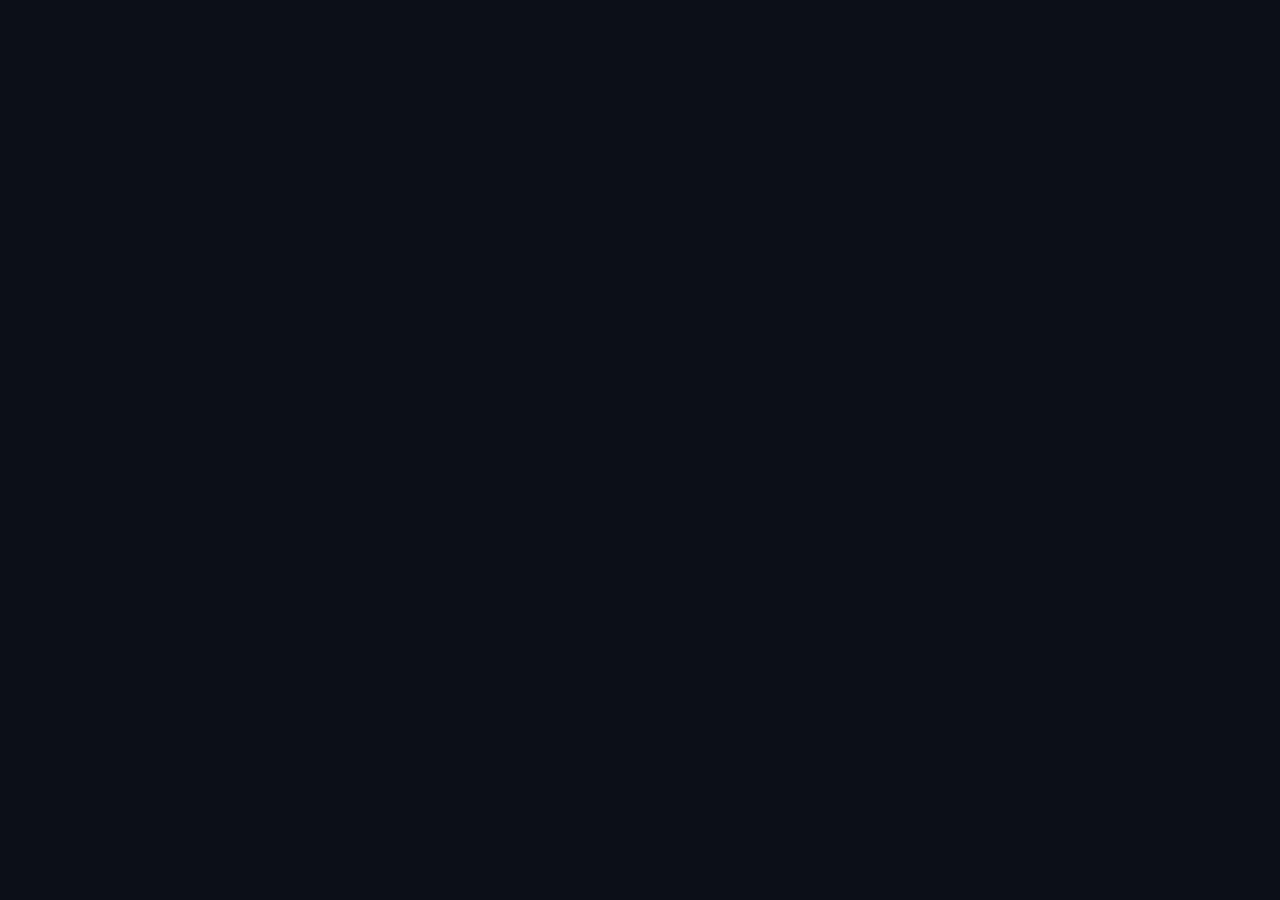
==== index.html @ ba454b27 "first commit" ====
<!DOCTYPE html>
<html lang="en">
  <head>
    <meta charset="UTF-8" />
    <meta http-equiv="X-UA-Compatible" content="IE=edge" />
    <meta name="viewport" content="width=device-width, initial-scale=1.0" />
    <link rel="stylesheet" href="./css/styles.css" />
    <title>Document</title>
  </head>
  <body></body>
</html>
---- css/styles.css ----
/* ------------------- */
/* Custom Properties   */
/* ------------------- */

:root {
  /* colors */
  --clr-dark: 230, 35%, 7%;
  --clr-accent: 231, 77%, 90%;
  --clr-white: 0, 0%, 100%;

  /* font-sizes*/
  --fs-900: 9.375rem;
  --fs-800: 6.25rem;
  --fs-700: 3.5rem;
  --fs-600: 2rem;
  --fs-500: 1.75rem;
  --fs-400: 1.125rem;
  --fs-300: 1rem;
  --fs-200: 0.875rem;

  /* font-families */
  --ff-serif: "Bellefair", serif;
  --ff-sans-cond: "Barlow Condensed", sans-serif;
  --ff-sans-normal: "Barlow", sans-serif;
}

/* ------------------- */
/* Reset               */
/* ------------------- */

/* Box sizing */

*,
*::before,
*::after {
  box-sizing: border-box;
}

/* Reset margins */

body,
h1,
h2,
h3,
h4,
h5,
p,
figure,
picture {
  margin: 0;
}

h1,
h2,
h3,
h4,
h5,
h6,
p {
  font-weight: 400;
}

/*  set up the body */
body {
  font-family: var(--ff-sans-normal);
  font-size: var(--fs-400);
  background-color: hsl(var(--clr-dark));
  color: hsl(var(--clr-white));
  line-height: 1.5;
  min-height: 100vh;
}

/* make images easier to work with */
img,
picture {
  max-width: 100%;
  display: block;
}

/* make form elements easire to work with */
input,
button,
textarea,
select {
  font: inherit;
}

/* remove animations for people who've turned them off */
@media (prefers-reduced-motion: reduce) {
  *,
  *::before,
  *::after {
    animation-duration: 0.01ms !important;
    animation-iteration-count: 1 !important;
    transition-duration: 0.01ms !important;
    scroll-behavior: auto !important;
  }
}

/* ------------------- */
/* Utility classes     */
/* ------------------- */

.flex {
  display: flex;
  gap: var(--gap, 1rem);
}

.flow > *:not(:first-child) {
  margin-top: var(--flow-space, 1rem);
  outline: 1px solid red;
}

.grid {
  display: grid;
  gap: var(--gap, 1rem);
}

/* Kevin's updated version of a container */
.container {
  padding-inline: 2em;
  margin-inline: auto;
  max-width: 80rem;
}

/* 
my version of a container utility class
.container {
  width: 90%;
  max-width: 1400px;
  margin: 0 auto;
} */

/* 

Screen reader only 
Give extra content for elements that would make since
to a person with vision
example: a button with no text
*/
.sr-only {
  position: absolute;
  width: 1px;
  height: 1px;
  padding: 0;
  margin: -1px;
  overflow: hidden;
  clip: rect(0, 0, 0, 0);
  white-space: nowrap; /* added line */
  border: 0;
}

/* colors */

.bg-dark {
  background-color: hsl(var(--clr-dark));
}

.bg-accent {
  background-color: hsl(var(--clr-accent));
}

.bg-white {
  background-color: hsl(var(--clr-white));
}

.text-dark {
  color: hsl(var(--clr-dark));
}

.text-accent {
  color: hsl(var(--clr-accent));
}

.text-white {
  color: hsl(var(--clr-white));
}

/* typography */

.ff-serif {
  font-family: var(--ff-serif);
}
.ff-sans-cond {
  font-family: var(--ff-sans-cond);
}
.ff-sans-normal {
  font-family: var(--ff-sans-normal);
}

.letter-spacing-1 {
  letter-spacing: 4.75px;
}
.letter-spacing-2 {
  letter-spacing: 2.7px;
}
.letter-spacing-3 {
  letter-spacing: 2.35px;
}

.uppercase {
  text-transform: uppercase;
}

.fs-900 {
  font-size: var(--fs-900);
}
.fs-800 {
  font-size: var(--fs-800);
}
.fs-700 {
  font-size: var(--fs-700);
}
.fs-600 {
  font-size: var(--fs-600);
}
.fs-500 {
  font-size: var(--fs-500);
}
.fs-400 {
  font-size: var(--fs-400);
}
.fs-300 {
  font-size: var(--fs-300);
}
.fs-200 {
  font-size: var(--fs-200);
}

.fs-900,
.fs-800,
.fs-700,
.fs-600 {
  line-height: 1.1;
}

.numbered-title {
  font-family: var(--ff-sans-cond);
  font-size: var(--fs-500);
  text-transform: uppercase;
  letter-spacing: 4.75px;
}

.numbered-title span {
  margin-right: 0.5em;
  font-weight: 700;
  color: hsl(var(--clr-white), 0.25);
}

/* ------------------- */
/* Components          */
/* ------------------- */

/* 
my version of styling the link visually into a button
.large-button {
  --length: 251px;

  display: flex;
  justify-content: center;
  align-items: center;
  padding: 1rem;
  border-radius: 50%;
  width: var(--length);
  height: var(--length);
  text-decoration: none;
} */

.column {
  flex-direction: column;
  align-items: center;
  justify-content: center;
}

.centered {
  display: flex;
  align-items: center;
  justify-content: center;
}

.large-button {
  position: relative;
  display: grid;
  place-items: center;
  padding: 0 2em;
  border-radius: 50%;
  aspect-ratio: 1; /* short hand for  1 / 1  width for width / height*/
  text-decoration: none;
  /* box-shadow: 0px 0px 0px 0px hsl(var(--clr-white), 0.2); */
  /* transition: all 200ms ease-in-out; */
}

.large-button::after {
  content: "";
  position: absolute;
  z-index: -1;
  width: 100%;
  height: 100%;
  border-radius: 50%;
  box-shadow: 0px 0px 0px 14px hsl(var(--clr-white), 0.2);
  opacity: 0;
  transition: all 200ms ease-in-out;
}
.large-button:hover::after {
  box-shadow: 0px 0px 2px 34px hsl(var(--clr-white), 0.2);
  opacity: 1;
}

.primary-navigation {
  --gap: 8rem;
  --underline-gap: 2rem;
  list-style: none;
  margin: 0;
  padding: 0;
}

.primary-navigation a {
  text-decoration: none;
}

.primary-navigation a > span {
  font-weight: 700;
  margin-right: 0.5rem;
}

.underline-indicators > * {
  cursor: pointer;
  padding: var(--underline-gap, 1rem) 0;
  border: 0;
}

.underline-indicators > .active,
.underline-indicators > [aria-selected="true"] {
  color: hsl(var(--clr-white), 1);
  box-shadow: 0px -5px 0px 0px hsl(var(--clr-white)) inset;
}

.underline-indicators > *:hover,
.underline-indicators > *:focus {
  box-shadow: 0px -5px 0px 0px hsl(var(--clr-white), 0.5) inset;
}

.tab-list {
  --gap: 2rem;
}

.dot-indicators > * {
  cursor: pointer;
  aspect-ratio: 1;
  border-radius: 50%;
  border: none;
  padding: 0.4em;
  background-color: hsl(var(--clr-white), 0.25);
}

.dot-indicators > *:hover,
.dot-indicators > *:focus {
  background-color: hsl(var(--clr-white), 0.5);
}

.dot-indicators > [aria-selected="true"] {
  background-color: hsl(var(--clr-white), 1);
}

.number-indicators > * {
  --length: 3em;
  aspect-ratio: 1;
  width: var(--length);
  height: var(--length);
  background-color: var(--clr-dark);
  color: var(--clr-white);
  border-radius: 50%;
  border: 1px solid hsl(var(--clr-white), 0.25);
}

.number-indicators > *:hover,
.number-indicators > *:focus {
  border-color: hsl(var(--clr-white), 1);
}

.number-indicators > [aria-selected="true"] {
  background-color: hsl(var(--clr-white), 1);
  color: hsl(var(--clr-dark));
}
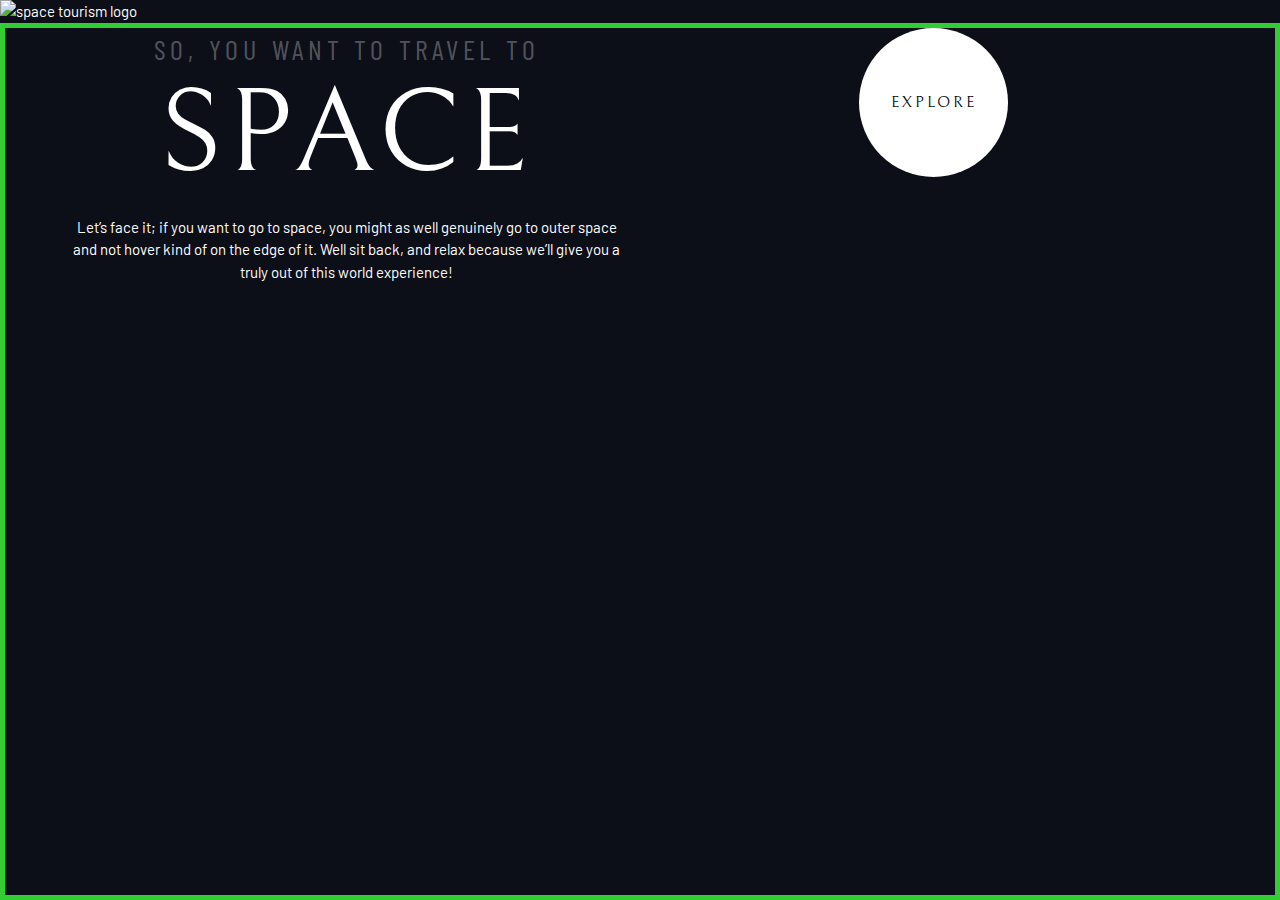
==== commit 434e338d: "add responsive typography and grid layout to homepage" ====
--- a/index.html
+++ b/index.html
@@ -5,7 +5,92 @@
     <meta http-equiv="X-UA-Compatible" content="IE=edge" />
     <meta name="viewport" content="width=device-width, initial-scale=1.0" />
     <link rel="stylesheet" href="./css/styles.css" />
-    <title>Document</title>
+
+    <!-- Google fonts -->
+    <link rel="preconnect" href="https://fonts.googleapis.com" />
+    <link rel="preconnect" href="https://fonts.gstatic.com" crossorigin />
+    <link
+      href="https://fonts.googleapis.com/css2?family=Barlow+Condensed:wght@400;700&family=Bellefair&family=Barlow:wght@400;700&display=swap"
+      rel="stylesheet"
+    />
+    <!-- Custom Styling -->
+    <link rel="stylesheet" href="./css/styles.css" />
+    <title>Space Tourism Website</title>
   </head>
-  <body></body>
+  <body class="home">
+    <header class="primary-header flex">
+      <div>
+        <img
+          src="./assests/shared/logo.svg"
+          alt="space tourism logo"
+          class="logo"
+        />
+      </div>
+      <!-- <nav>
+        <ul class="primary-navigation underline-indicators flex">
+          <li class="active">
+            <a
+              class="ff-sans-cond uppercase text-white letter-spacing-2"
+              href="#"
+              ><span>00 </span>Home
+            </a>
+          </li>
+          <li>
+            <a
+              class="ff-sans-cond uppercase text-white letter-spacing-2"
+              href="#"
+              ><span>01 </span>Destination
+            </a>
+          </li>
+          <li>
+            <a
+              class="ff-sans-cond uppercase text-white letter-spacing-2"
+              href="#"
+              ><span>02 </span>Crew
+            </a>
+          </li>
+          <li>
+            <a
+              class="ff-sans-cond uppercase text-white letter-spacing-2"
+              href="#"
+              ><span>03 </span>Technology
+            </a>
+          </li>
+        </ul>
+      </nav> -->
+    </header>
+
+    <main class="grid-container text-center">
+      <div class="flow" style="margin-bottom: 5rem">
+        <h1
+          class="text-accent fs-500 ff-sans-cond uppercase letter-spacing-1"
+          style="color: hsl(var(--clr-white), 0.3)"
+        >
+          So, you want to travel to
+          <span class="fs-900 ff-serif text-white d-block"> Space </span>
+        </h1>
+        <p>
+          Let’s face it; if you want to go to space, you might as well genuinely
+          go to outer space and not hover kind of on the edge of it. Well sit
+          back, and relax because we’ll give you a truly out of this world
+          experience!
+        </p>
+      </div>
+      <div>
+        <a
+          href="#"
+          class="
+            large-button
+            bg-white
+            uppercase
+            text-dark
+            fs-600
+            ff-serif
+            letter-spacing-2
+          "
+          >Explore</a
+        >
+      </div>
+    </main>
+  </body>
 </html>
--- a/css/styles.css
+++ b/css/styles.css
@@ -9,12 +9,12 @@
   --clr-white: 0, 0%, 100%;
 
   /* font-sizes*/
-  --fs-900: 9.375rem;
-  --fs-800: 6.25rem;
-  --fs-700: 3.5rem;
-  --fs-600: 2rem;
+  --fs-900: clamp(5rem, 8vw + 1rem, 9.375rem);
+  --fs-800: 3.5rem;
+  --fs-700: 1.5rem;
+  --fs-600: 1rem;
   --fs-500: 1.75rem;
-  --fs-400: 1.125rem;
+  --fs-400: 0.9375rem;
   --fs-300: 1rem;
   --fs-200: 0.875rem;
 
@@ -24,6 +24,25 @@
   --ff-sans-normal: "Barlow", sans-serif;
 }
 
+@media (min-width: 35em) {
+  ::root {
+    /* font-sizes */
+    --fs-800: 5rem;
+    --fs-700: 2.5rem;
+    --fs-600: 1.5rem;
+    --fs-400: 1rem;
+  }
+}
+
+@media (min-width: 45em) {
+  ::root {
+    /* font-sizes */
+    --fs-800: 6.25rem;
+    --fs-700: 3.5rem;
+    --fs-600: 2rem;
+    --fs-400: 1.125rem;
+  }
+}
 /* ------------------- */
 /* Reset               */
 /* ------------------- */
@@ -68,6 +87,9 @@
   color: hsl(var(--clr-white));
   line-height: 1.5;
   min-height: 100vh;
+
+  display: grid;
+  grid-template-rows: min-content 1fr;
 }
 
 /* make images easier to work with */
@@ -108,12 +130,16 @@
 
 .flow > *:not(:first-child) {
   margin-top: var(--flow-space, 1rem);
-  outline: 1px solid red;
+  /* outline: 1px solid red; */
 }
 
 .grid {
   display: grid;
   gap: var(--gap, 1rem);
+}
+
+.d-block {
+  display: block;
 }
 
 /* Kevin's updated version of a container */
@@ -121,6 +147,28 @@
   padding-inline: 2em;
   margin-inline: auto;
   max-width: 80rem;
+}
+
+.grid-container {
+  border: 5px solid limegreen;
+  display: grid;
+}
+
+@media (min-width: 45em) {
+  .grid-container {
+    grid-template-columns:
+      minmax(2rem, 1fr)
+      repeat(2, minmax(0, 40rem))
+      minmax(2rem, 1fr);
+    column-gap: var(--container-gap, 2rem);
+  }
+  .grid-container > *:first-child {
+    grid-column: 2;
+  }
+
+  .grid-container > *:last-child {
+    grid-column: 3;
+  }
 }
 
 /* 
@@ -202,6 +250,10 @@
   text-transform: uppercase;
 }
 
+.text-center {
+  text-align: center;
+}
+
 .fs-900 {
   font-size: var(--fs-900);
 }
@@ -280,7 +332,7 @@
 
 .large-button {
   position: relative;
-  display: grid;
+  display: inline-grid;
   place-items: center;
   padding: 0 2em;
   border-radius: 50%;
--- a/css/styles.css
+++ b/css/styles.css
@@ -9,12 +9,12 @@
   --clr-white: 0, 0%, 100%;
 
   /* font-sizes*/
-  --fs-900: 9.375rem;
-  --fs-800: 6.25rem;
-  --fs-700: 3.5rem;
-  --fs-600: 2rem;
+  --fs-900: clamp(5rem, 8vw + 1rem, 9.375rem);
+  --fs-800: 3.5rem;
+  --fs-700: 1.5rem;
+  --fs-600: 1rem;
   --fs-500: 1.75rem;
-  --fs-400: 1.125rem;
+  --fs-400: 0.9375rem;
   --fs-300: 1rem;
   --fs-200: 0.875rem;
 
@@ -24,6 +24,25 @@
   --ff-sans-normal: "Barlow", sans-serif;
 }
 
+@media (min-width: 35em) {
+  ::root {
+    /* font-sizes */
+    --fs-800: 5rem;
+    --fs-700: 2.5rem;
+    --fs-600: 1.5rem;
+    --fs-400: 1rem;
+  }
+}
+
+@media (min-width: 45em) {
+  ::root {
+    /* font-sizes */
+    --fs-800: 6.25rem;
+    --fs-700: 3.5rem;
+    --fs-600: 2rem;
+    --fs-400: 1.125rem;
+  }
+}
 /* ------------------- */
 /* Reset               */
 /* ------------------- */
@@ -68,6 +87,9 @@
   color: hsl(var(--clr-white));
   line-height: 1.5;
   min-height: 100vh;
+
+  display: grid;
+  grid-template-rows: min-content 1fr;
 }
 
 /* make images easier to work with */
@@ -108,12 +130,16 @@
 
 .flow > *:not(:first-child) {
   margin-top: var(--flow-space, 1rem);
-  outline: 1px solid red;
+  /* outline: 1px solid red; */
 }
 
 .grid {
   display: grid;
   gap: var(--gap, 1rem);
+}
+
+.d-block {
+  display: block;
 }
 
 /* Kevin's updated version of a container */
@@ -121,6 +147,28 @@
   padding-inline: 2em;
   margin-inline: auto;
   max-width: 80rem;
+}
+
+.grid-container {
+  border: 5px solid limegreen;
+  display: grid;
+}
+
+@media (min-width: 45em) {
+  .grid-container {
+    grid-template-columns:
+      minmax(2rem, 1fr)
+      repeat(2, minmax(0, 40rem))
+      minmax(2rem, 1fr);
+    column-gap: var(--container-gap, 2rem);
+  }
+  .grid-container > *:first-child {
+    grid-column: 2;
+  }
+
+  .grid-container > *:last-child {
+    grid-column: 3;
+  }
 }
 
 /* 
@@ -202,6 +250,10 @@
   text-transform: uppercase;
 }
 
+.text-center {
+  text-align: center;
+}
+
 .fs-900 {
   font-size: var(--fs-900);
 }
@@ -280,7 +332,7 @@
 
 .large-button {
   position: relative;
-  display: grid;
+  display: inline-grid;
   place-items: center;
   padding: 0 2em;
   border-radius: 50%;
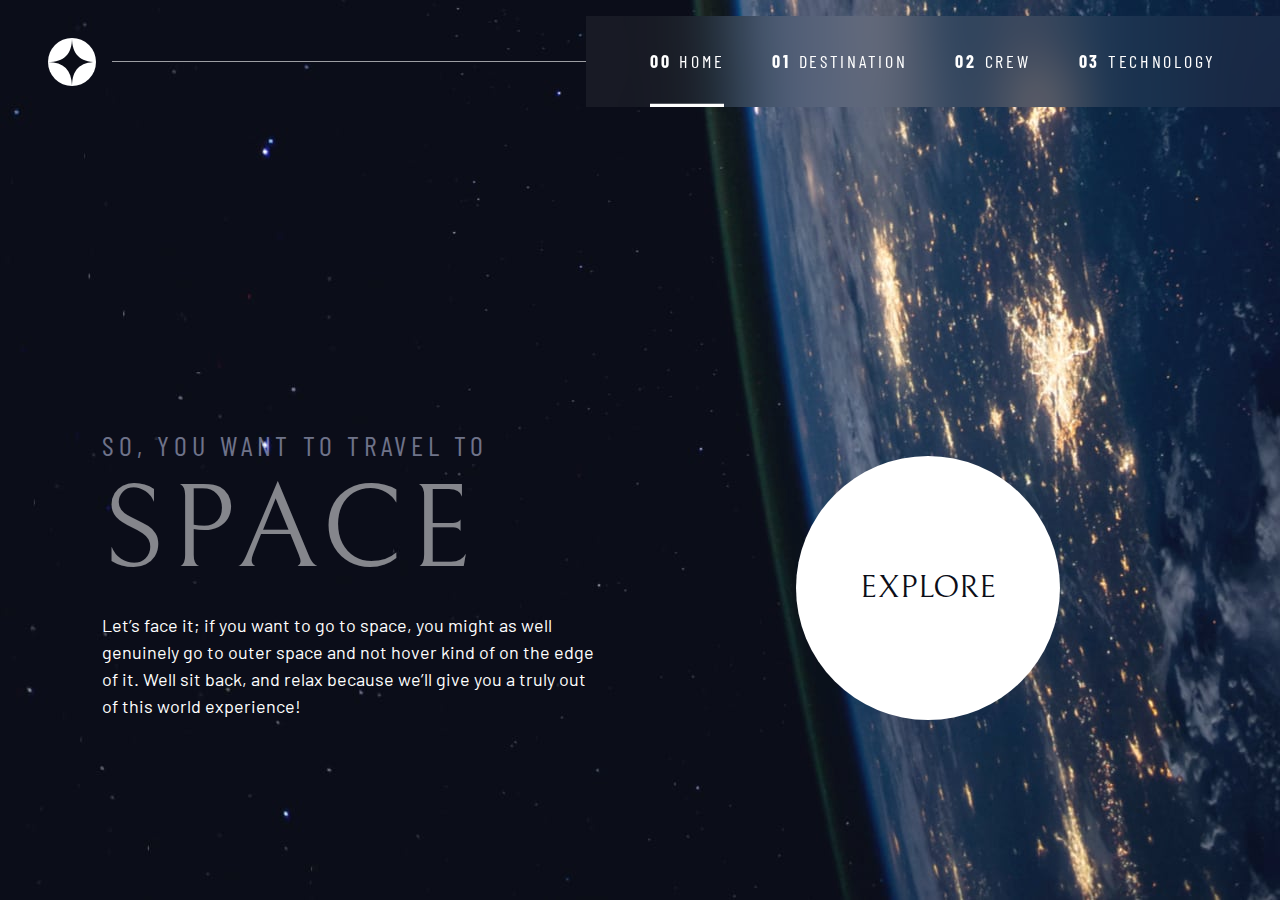
==== commit 8eda5398: "update links" ====
--- a/index.html
+++ b/index.html
@@ -18,53 +18,61 @@
     <title>Space Tourism Website</title>
   </head>
   <body class="home">
+    <a href="#main" class="skip-to-content">Skip to Content</a>
     <header class="primary-header flex">
       <div>
         <img
-          src="./assests/shared/logo.svg"
+          src="./assets/shared/logo.svg"
           alt="space tourism logo"
           class="logo"
         />
       </div>
-      <!-- <nav>
-        <ul class="primary-navigation underline-indicators flex">
+      <button class="mobile-nav-toggle" aria-controls="primary-navigation">
+        <span class="sr-only" aria-expanded="false">Menu</span>
+      </button>
+      <nav>
+        <ul
+          id="primary-navigation"
+          class="primary-navigation hide-navigation underline-indicators flex"
+          data-visible="false"
+        >
           <li class="active">
             <a
               class="ff-sans-cond uppercase text-white letter-spacing-2"
-              href="#"
-              ><span>00 </span>Home
+              href="index.html"
+              ><span aria-hidden="true">00</span>Home
+            </a>
+          </li>
+          <li>
+            <a
+              class="ff-sans-cond uppercase text-white letter-spacing-2"
+              href="destination.html"
+              ><span aria-hidden="true">01</span>Destination
+            </a>
+          </li>
+          <li>
+            <a
+              class="ff-sans-cond uppercase text-white letter-spacing-2"
+              href="crew.html"
+              ><span aria-hidden="true">02</span>Crew
             </a>
           </li>
           <li>
             <a
               class="ff-sans-cond uppercase text-white letter-spacing-2"
               href="#"
-              ><span>01 </span>Destination
-            </a>
-          </li>
-          <li>
-            <a
-              class="ff-sans-cond uppercase text-white letter-spacing-2"
-              href="#"
-              ><span>02 </span>Crew
-            </a>
-          </li>
-          <li>
-            <a
-              class="ff-sans-cond uppercase text-white letter-spacing-2"
-              href="#"
-              ><span>03 </span>Technology
+              ><span aria-hidden="true">03</span>Technology
             </a>
           </li>
         </ul>
-      </nav> -->
+      </nav>
     </header>
 
-    <main class="grid-container text-center">
-      <div class="flow" style="margin-bottom: 5rem">
+    <main id="main" class="grid-container grid-container--home">
+      <div class="flow">
         <h1
           class="text-accent fs-500 ff-sans-cond uppercase letter-spacing-1"
-          style="color: hsl(var(--clr-white), 0.3)"
+          style="opacity: 0.5"
         >
           So, you want to travel to
           <span class="fs-900 ff-serif text-white d-block"> Space </span>
@@ -78,19 +86,12 @@
       </div>
       <div>
         <a
-          href="#"
-          class="
-            large-button
-            bg-white
-            uppercase
-            text-dark
-            fs-600
-            ff-serif
-            letter-spacing-2
-          "
+          href="destination.html"
+          class="large-button bg-white uppercase text-dark ff-serif"
           >Explore</a
         >
       </div>
     </main>
+    <script src="index.js"></script>
   </body>
 </html>
--- a/css/styles.css
+++ b/css/styles.css
@@ -13,7 +13,7 @@
   --fs-800: 3.5rem;
   --fs-700: 1.5rem;
   --fs-600: 1rem;
-  --fs-500: 1.75rem;
+  --fs-500: 1rem;
   --fs-400: 0.9375rem;
   --fs-300: 1rem;
   --fs-200: 0.875rem;
@@ -25,21 +25,23 @@
 }
 
 @media (min-width: 35em) {
-  ::root {
+  :root {
     /* font-sizes */
     --fs-800: 5rem;
     --fs-700: 2.5rem;
     --fs-600: 1.5rem;
+    --fs-500: 1.25rem;
     --fs-400: 1rem;
   }
 }
 
 @media (min-width: 45em) {
-  ::root {
+  :root {
     /* font-sizes */
     --fs-800: 6.25rem;
     --fs-700: 3.5rem;
     --fs-600: 2rem;
+    --fs-500: 1.75rem;
     --fs-400: 1.125rem;
   }
 }
@@ -90,6 +92,8 @@
 
   display: grid;
   grid-template-rows: min-content 1fr;
+
+  overflow-x: hidden;
 }
 
 /* make images easier to work with */
@@ -132,6 +136,9 @@
   margin-top: var(--flow-space, 1rem);
   /* outline: 1px solid red; */
 }
+.flow--space-small {
+  --flow-space: 0.5rem;
+}
 
 .grid {
   display: grid;
@@ -147,28 +154,6 @@
   padding-inline: 2em;
   margin-inline: auto;
   max-width: 80rem;
-}
-
-.grid-container {
-  border: 5px solid limegreen;
-  display: grid;
-}
-
-@media (min-width: 45em) {
-  .grid-container {
-    grid-template-columns:
-      minmax(2rem, 1fr)
-      repeat(2, minmax(0, 40rem))
-      minmax(2rem, 1fr);
-    column-gap: var(--container-gap, 2rem);
-  }
-  .grid-container > *:first-child {
-    grid-column: 2;
-  }
-
-  .grid-container > *:last-child {
-    grid-column: 3;
-  }
 }
 
 /* 
@@ -299,6 +284,11 @@
   color: hsl(var(--clr-white), 0.25);
 }
 
+.hide,
+.hidden {
+  display: none;
+}
+
 /* ------------------- */
 /* Components          */
 /* ------------------- */
@@ -318,6 +308,20 @@
   text-decoration: none;
 } */
 
+.skip-to-content {
+  position: absolute;
+  text-decoration: none;
+  background: hsl(var(--clr-white));
+  color: hsl(var(--clr-dark));
+  padding: 0.5em 1em;
+  transform: translateY(-100%);
+  transition: transform 250ms ease-in-out;
+}
+
+.skip-to-content:focus {
+  transform: translateY(0);
+}
+
 .column {
   flex-direction: column;
   align-items: center;
@@ -331,6 +335,7 @@
 }
 
 .large-button {
+  font-size: 2rem;
   position: relative;
   display: inline-grid;
   place-items: center;
@@ -353,19 +358,36 @@
   opacity: 0;
   transition: all 200ms ease-in-out;
 }
-.large-button:hover::after {
+.large-button:hover::after,
+.large-button:focus::after {
   box-shadow: 0px 0px 2px 34px hsl(var(--clr-white), 0.2);
   opacity: 1;
 }
 
+/* primary-header */
+
+.primary-header {
+  align-items: center;
+  justify-content: space-between;
+}
+
+.logo {
+  margin: 1.5rem clamp(1.5rem, 5vw, 3rem);
+}
+
 .primary-navigation {
-  --gap: 8rem;
+  --gap: clamp(1.5rem, 5vw, 3rem);
   --underline-gap: 2rem;
+  background-color: hsl(var(--clr-dark), 0.65);
   list-style: none;
   margin: 0;
   padding: 0;
 }
 
+.mobile-nav-toggle {
+  display: none;
+}
+
 .primary-navigation a {
   text-decoration: none;
 }
@@ -373,23 +395,117 @@
 .primary-navigation a > span {
   font-weight: 700;
   margin-right: 0.5rem;
+}
+
+@supports (backdrop-filter: blur(2rem)) {
+  .primary-navigation {
+    background-color: hsl(var(--clr-white), 0.05);
+    backdrop-filter: blur(2rem);
+  }
+}
+
+@media (max-width: 35rem) {
+  .primary-navigation {
+    --underline-gap: 0.5rem;
+    position: fixed;
+    z-index: 1000;
+    inset: 0 0 0 30%;
+    list-style: none;
+    margin: 0;
+    padding: min(20rem, 15vh) 2rem;
+    flex-direction: column;
+    transform: translateX(100%);
+    transition: all 250ms ease-in;
+  }
+
+  .primary-navigation[data-visible="true"] {
+    transform: translateX(0%);
+  }
+
+  .mobile-nav-toggle {
+    display: block;
+    position: absolute;
+    z-index: 2000;
+    right: 1rem;
+    top: 2rem;
+    background-color: transparent;
+    background-image: url(../assets/shared/icon-hamburger.svg);
+    background-repeat: no-repeat;
+    width: 1.5rem;
+    aspect-ratio: 1;
+    border: 0;
+  }
+
+  .mobile-nav-toggle[aria-expanded="true"] {
+    background-image: url(../assets/shared/icon-close.svg);
+  }
+
+  .mobile-nav-toggle:focus-visible {
+    outline: 5px solid white;
+    outline-offset: 5px;
+  }
+
+  .primary-navigation.underline-indicators > .active,
+  .primary-navigation.underline-indicators > [aria-selected="true"] {
+    color: hsl(var(--clr-white), 1);
+    box-shadow: 0px 0px 0px 0px hsl(var(--clr-white)) inset;
+  }
+
+  .primary-navigation.underline-indicators > *:hover,
+  .primary-navigation.underline-indicators > *:focus {
+    box-shadow: 0px 0px 0px 0px hsl(var(--clr-white), 0.5) inset;
+  }
+}
+
+@media (min-width: 45em) {
+  .primary-navigation {
+    padding-inline: clamp(2.6rem, 5vw, 7rem);
+  }
+}
+
+@media (min-width: 35em) and (max-width: 44.999em) {
+  .primary-navigation a > span {
+    display: none;
+  }
+  .primary-navigation {
+    padding-inline: 3rem;
+  }
+}
+
+@media (min-width: 45em) {
+  .primary-header::after {
+    content: "";
+    display: block;
+    position: relative;
+    height: 1px;
+    width: 100%;
+    margin-right: -40px;
+    background: hsl(var(--clr-white), 0.6);
+  }
+  .primary-header nav {
+    order: 2;
+  }
+  .primary-navigation {
+    margin-block: 1rem;
+  }
 }
 
 .underline-indicators > * {
   cursor: pointer;
   padding: var(--underline-gap, 1rem) 0;
   border: 0;
+  background-color: transparent;
 }
 
 .underline-indicators > .active,
 .underline-indicators > [aria-selected="true"] {
   color: hsl(var(--clr-white), 1);
-  box-shadow: 0px -5px 0px 0px hsl(var(--clr-white)) inset;
+  box-shadow: 0px -0.2rem 0px 0px hsl(var(--clr-white)) inset;
 }
 
 .underline-indicators > *:hover,
 .underline-indicators > *:focus {
-  box-shadow: 0px -5px 0px 0px hsl(var(--clr-white), 0.5) inset;
+  box-shadow: 0px -0.2rem 0px 0px hsl(var(--clr-white), 0.5) inset;
 }
 
 .tab-list {
@@ -434,3 +550,218 @@
   background-color: hsl(var(--clr-white), 1);
   color: hsl(var(--clr-dark));
 }
+
+/* ------------------------- */
+/* Page specific background  */
+/* ------------------------- */
+
+body {
+  background-size: cover;
+  background-position: bottom center;
+}
+
+/* Home */
+.home {
+  background-image: url(../assets/home/background-home-mobile.jpg);
+}
+
+@media (min-width: 35em) {
+  .home {
+    background-position: center center;
+    background-image: url(../assets/home/background-home-tablet.jpg);
+  }
+}
+@media (min-width: 45em) {
+  .home {
+    background-image: url(../assets/home/background-home-desktop.jpg);
+  }
+}
+
+/* Destination */
+.destination {
+  background-image: url(../assets/destination/background-destination-mobile.jpg);
+}
+@media (min-width: 35em) {
+  .destination {
+    background-position: center center;
+    background-image: url(../assets/destination/background-destination-tablet.jpg);
+  }
+}
+@media (min-width: 45em) {
+  .destination {
+    background-image: url(../assets/destination/background-destination-desktop.jpg);
+  }
+}
+
+/* Crew */
+.crew {
+  background-image: url(../assets/crew/background-crew-mobile.jpg);
+}
+@media (min-width: 35em) {
+  .crew {
+    background-position: center center;
+    background-image: url(../assets/crew/background-crew-tablet.jpg);
+  }
+}
+@media (min-width: 45em) {
+  .crew {
+    background-image: url(../assets/crew/background-crew-desktop.jpg);
+  }
+}
+
+/* --------- */
+/* Layout    */
+/* --------- */
+
+.grid-container {
+  display: grid;
+  text-align: center;
+  place-items: center;
+  padding-inline: 1rem;
+  padding-bottom: 3rem;
+}
+
+.grid-container p:not([class]) {
+  max-width: 50ch;
+}
+
+.numbered-title {
+  grid-area: title;
+}
+
+/* destination  */
+
+.grid-container--destination {
+  --flow-space: 2rem;
+  grid-template-areas:
+    "title"
+    "image"
+    "tabs"
+    "content";
+}
+
+.grid-container--destination > picture {
+  grid-area: image;
+  max-width: 60%;
+}
+
+.grid-container--destination > .tab-list {
+  grid-area: tabs;
+}
+
+.grid-container--destination > .destination-info {
+  grid-area: content;
+}
+
+.destination-meta {
+  flex-direction: column;
+  border-top: 1px solid hsl(var(--clr-white), 0.2);
+  margin-top: 2.5rem;
+  padding-top: 2.5rem;
+}
+
+.destination-meta p {
+  font-size: 1.75rem;
+}
+
+/* Crew */
+
+.grid-container--crew {
+  --flow-space: 3rem;
+  grid-template-areas:
+    "title"
+    "image"
+    "dots"
+    "content";
+}
+
+.grid-container--crew > picture {
+  grid-area: image;
+  max-width: 80%;
+  border-bottom: 1px solid hsl(var(--clr-white), 0.2);
+}
+
+.grid-container--crew > .dot-indicators {
+  grid-area: dots;
+}
+
+.grid-container--crew > .crew-info {
+  grid-area: content;
+}
+
+.crew-info h2 {
+  opacity: 0.5;
+}
+
+@media (min-width: 35em) and (max-width: 44.999em) {
+  .grid-container--crew {
+    grid-template-areas:
+      "title"
+      "content"
+      "dots"
+      "image";
+  }
+}
+
+@media (min-width: 35em) {
+  .numbered-title {
+    justify-self: start;
+    margin-top: 2rem;
+  }
+
+  .destination-meta {
+    --gap: 7rem;
+    flex-direction: row;
+    justify-content: center;
+  }
+}
+
+@media (min-width: 45em) {
+  .grid-container {
+    grid-template-columns:
+      minmax(2rem, 1fr)
+      repeat(2, minmax(0, 40rem))
+      minmax(2rem, 1fr);
+    column-gap: var(--container-gap, 2rem);
+    text-align: left;
+  }
+  .grid-container--home > *:first-child {
+    grid-column: 2;
+    /* outline: 1px solid red; */
+  }
+
+  .grid-container--home > *:last-child {
+    grid-column: 3;
+    /* outline: 1px solid yellow; */
+  }
+
+  .grid-container--home {
+    padding-bottom: max(6rem, 20vh);
+    align-items: end;
+  }
+
+  .grid-container--destination {
+    justify-items: start;
+    grid-template-areas:
+      ". title title ."
+      ". image tabs ."
+      ". image content .";
+  }
+
+  .destination-meta {
+    --gap: min(6vw, 6rem);
+    justify-content: flex-start;
+  }
+
+  .grid-container--destination > picture {
+    max-width: 90%;
+  }
+
+  .grid-container--crew {
+    justify-items: start;
+    grid-template-areas:
+      ". title title ."
+      ". content image ."
+      ". dots image .";
+  }
+}
--- a/css/styles.css
+++ b/css/styles.css
@@ -13,7 +13,7 @@
   --fs-800: 3.5rem;
   --fs-700: 1.5rem;
   --fs-600: 1rem;
-  --fs-500: 1.75rem;
+  --fs-500: 1rem;
   --fs-400: 0.9375rem;
   --fs-300: 1rem;
   --fs-200: 0.875rem;
@@ -25,21 +25,23 @@
 }
 
 @media (min-width: 35em) {
-  ::root {
+  :root {
     /* font-sizes */
     --fs-800: 5rem;
     --fs-700: 2.5rem;
     --fs-600: 1.5rem;
+    --fs-500: 1.25rem;
     --fs-400: 1rem;
   }
 }
 
 @media (min-width: 45em) {
-  ::root {
+  :root {
     /* font-sizes */
     --fs-800: 6.25rem;
     --fs-700: 3.5rem;
     --fs-600: 2rem;
+    --fs-500: 1.75rem;
     --fs-400: 1.125rem;
   }
 }
@@ -90,6 +92,8 @@
 
   display: grid;
   grid-template-rows: min-content 1fr;
+
+  overflow-x: hidden;
 }
 
 /* make images easier to work with */
@@ -132,6 +136,9 @@
   margin-top: var(--flow-space, 1rem);
   /* outline: 1px solid red; */
 }
+.flow--space-small {
+  --flow-space: 0.5rem;
+}
 
 .grid {
   display: grid;
@@ -147,28 +154,6 @@
   padding-inline: 2em;
   margin-inline: auto;
   max-width: 80rem;
-}
-
-.grid-container {
-  border: 5px solid limegreen;
-  display: grid;
-}
-
-@media (min-width: 45em) {
-  .grid-container {
-    grid-template-columns:
-      minmax(2rem, 1fr)
-      repeat(2, minmax(0, 40rem))
-      minmax(2rem, 1fr);
-    column-gap: var(--container-gap, 2rem);
-  }
-  .grid-container > *:first-child {
-    grid-column: 2;
-  }
-
-  .grid-container > *:last-child {
-    grid-column: 3;
-  }
 }
 
 /* 
@@ -299,6 +284,11 @@
   color: hsl(var(--clr-white), 0.25);
 }
 
+.hide,
+.hidden {
+  display: none;
+}
+
 /* ------------------- */
 /* Components          */
 /* ------------------- */
@@ -318,6 +308,20 @@
   text-decoration: none;
 } */
 
+.skip-to-content {
+  position: absolute;
+  text-decoration: none;
+  background: hsl(var(--clr-white));
+  color: hsl(var(--clr-dark));
+  padding: 0.5em 1em;
+  transform: translateY(-100%);
+  transition: transform 250ms ease-in-out;
+}
+
+.skip-to-content:focus {
+  transform: translateY(0);
+}
+
 .column {
   flex-direction: column;
   align-items: center;
@@ -331,6 +335,7 @@
 }
 
 .large-button {
+  font-size: 2rem;
   position: relative;
   display: inline-grid;
   place-items: center;
@@ -353,19 +358,36 @@
   opacity: 0;
   transition: all 200ms ease-in-out;
 }
-.large-button:hover::after {
+.large-button:hover::after,
+.large-button:focus::after {
   box-shadow: 0px 0px 2px 34px hsl(var(--clr-white), 0.2);
   opacity: 1;
 }
 
+/* primary-header */
+
+.primary-header {
+  align-items: center;
+  justify-content: space-between;
+}
+
+.logo {
+  margin: 1.5rem clamp(1.5rem, 5vw, 3rem);
+}
+
 .primary-navigation {
-  --gap: 8rem;
+  --gap: clamp(1.5rem, 5vw, 3rem);
   --underline-gap: 2rem;
+  background-color: hsl(var(--clr-dark), 0.65);
   list-style: none;
   margin: 0;
   padding: 0;
 }
 
+.mobile-nav-toggle {
+  display: none;
+}
+
 .primary-navigation a {
   text-decoration: none;
 }
@@ -373,23 +395,117 @@
 .primary-navigation a > span {
   font-weight: 700;
   margin-right: 0.5rem;
+}
+
+@supports (backdrop-filter: blur(2rem)) {
+  .primary-navigation {
+    background-color: hsl(var(--clr-white), 0.05);
+    backdrop-filter: blur(2rem);
+  }
+}
+
+@media (max-width: 35rem) {
+  .primary-navigation {
+    --underline-gap: 0.5rem;
+    position: fixed;
+    z-index: 1000;
+    inset: 0 0 0 30%;
+    list-style: none;
+    margin: 0;
+    padding: min(20rem, 15vh) 2rem;
+    flex-direction: column;
+    transform: translateX(100%);
+    transition: all 250ms ease-in;
+  }
+
+  .primary-navigation[data-visible="true"] {
+    transform: translateX(0%);
+  }
+
+  .mobile-nav-toggle {
+    display: block;
+    position: absolute;
+    z-index: 2000;
+    right: 1rem;
+    top: 2rem;
+    background-color: transparent;
+    background-image: url(../assets/shared/icon-hamburger.svg);
+    background-repeat: no-repeat;
+    width: 1.5rem;
+    aspect-ratio: 1;
+    border: 0;
+  }
+
+  .mobile-nav-toggle[aria-expanded="true"] {
+    background-image: url(../assets/shared/icon-close.svg);
+  }
+
+  .mobile-nav-toggle:focus-visible {
+    outline: 5px solid white;
+    outline-offset: 5px;
+  }
+
+  .primary-navigation.underline-indicators > .active,
+  .primary-navigation.underline-indicators > [aria-selected="true"] {
+    color: hsl(var(--clr-white), 1);
+    box-shadow: 0px 0px 0px 0px hsl(var(--clr-white)) inset;
+  }
+
+  .primary-navigation.underline-indicators > *:hover,
+  .primary-navigation.underline-indicators > *:focus {
+    box-shadow: 0px 0px 0px 0px hsl(var(--clr-white), 0.5) inset;
+  }
+}
+
+@media (min-width: 45em) {
+  .primary-navigation {
+    padding-inline: clamp(2.6rem, 5vw, 7rem);
+  }
+}
+
+@media (min-width: 35em) and (max-width: 44.999em) {
+  .primary-navigation a > span {
+    display: none;
+  }
+  .primary-navigation {
+    padding-inline: 3rem;
+  }
+}
+
+@media (min-width: 45em) {
+  .primary-header::after {
+    content: "";
+    display: block;
+    position: relative;
+    height: 1px;
+    width: 100%;
+    margin-right: -40px;
+    background: hsl(var(--clr-white), 0.6);
+  }
+  .primary-header nav {
+    order: 2;
+  }
+  .primary-navigation {
+    margin-block: 1rem;
+  }
 }
 
 .underline-indicators > * {
   cursor: pointer;
   padding: var(--underline-gap, 1rem) 0;
   border: 0;
+  background-color: transparent;
 }
 
 .underline-indicators > .active,
 .underline-indicators > [aria-selected="true"] {
   color: hsl(var(--clr-white), 1);
-  box-shadow: 0px -5px 0px 0px hsl(var(--clr-white)) inset;
+  box-shadow: 0px -0.2rem 0px 0px hsl(var(--clr-white)) inset;
 }
 
 .underline-indicators > *:hover,
 .underline-indicators > *:focus {
-  box-shadow: 0px -5px 0px 0px hsl(var(--clr-white), 0.5) inset;
+  box-shadow: 0px -0.2rem 0px 0px hsl(var(--clr-white), 0.5) inset;
 }
 
 .tab-list {
@@ -434,3 +550,218 @@
   background-color: hsl(var(--clr-white), 1);
   color: hsl(var(--clr-dark));
 }
+
+/* ------------------------- */
+/* Page specific background  */
+/* ------------------------- */
+
+body {
+  background-size: cover;
+  background-position: bottom center;
+}
+
+/* Home */
+.home {
+  background-image: url(../assets/home/background-home-mobile.jpg);
+}
+
+@media (min-width: 35em) {
+  .home {
+    background-position: center center;
+    background-image: url(../assets/home/background-home-tablet.jpg);
+  }
+}
+@media (min-width: 45em) {
+  .home {
+    background-image: url(../assets/home/background-home-desktop.jpg);
+  }
+}
+
+/* Destination */
+.destination {
+  background-image: url(../assets/destination/background-destination-mobile.jpg);
+}
+@media (min-width: 35em) {
+  .destination {
+    background-position: center center;
+    background-image: url(../assets/destination/background-destination-tablet.jpg);
+  }
+}
+@media (min-width: 45em) {
+  .destination {
+    background-image: url(../assets/destination/background-destination-desktop.jpg);
+  }
+}
+
+/* Crew */
+.crew {
+  background-image: url(../assets/crew/background-crew-mobile.jpg);
+}
+@media (min-width: 35em) {
+  .crew {
+    background-position: center center;
+    background-image: url(../assets/crew/background-crew-tablet.jpg);
+  }
+}
+@media (min-width: 45em) {
+  .crew {
+    background-image: url(../assets/crew/background-crew-desktop.jpg);
+  }
+}
+
+/* --------- */
+/* Layout    */
+/* --------- */
+
+.grid-container {
+  display: grid;
+  text-align: center;
+  place-items: center;
+  padding-inline: 1rem;
+  padding-bottom: 3rem;
+}
+
+.grid-container p:not([class]) {
+  max-width: 50ch;
+}
+
+.numbered-title {
+  grid-area: title;
+}
+
+/* destination  */
+
+.grid-container--destination {
+  --flow-space: 2rem;
+  grid-template-areas:
+    "title"
+    "image"
+    "tabs"
+    "content";
+}
+
+.grid-container--destination > picture {
+  grid-area: image;
+  max-width: 60%;
+}
+
+.grid-container--destination > .tab-list {
+  grid-area: tabs;
+}
+
+.grid-container--destination > .destination-info {
+  grid-area: content;
+}
+
+.destination-meta {
+  flex-direction: column;
+  border-top: 1px solid hsl(var(--clr-white), 0.2);
+  margin-top: 2.5rem;
+  padding-top: 2.5rem;
+}
+
+.destination-meta p {
+  font-size: 1.75rem;
+}
+
+/* Crew */
+
+.grid-container--crew {
+  --flow-space: 3rem;
+  grid-template-areas:
+    "title"
+    "image"
+    "dots"
+    "content";
+}
+
+.grid-container--crew > picture {
+  grid-area: image;
+  max-width: 80%;
+  border-bottom: 1px solid hsl(var(--clr-white), 0.2);
+}
+
+.grid-container--crew > .dot-indicators {
+  grid-area: dots;
+}
+
+.grid-container--crew > .crew-info {
+  grid-area: content;
+}
+
+.crew-info h2 {
+  opacity: 0.5;
+}
+
+@media (min-width: 35em) and (max-width: 44.999em) {
+  .grid-container--crew {
+    grid-template-areas:
+      "title"
+      "content"
+      "dots"
+      "image";
+  }
+}
+
+@media (min-width: 35em) {
+  .numbered-title {
+    justify-self: start;
+    margin-top: 2rem;
+  }
+
+  .destination-meta {
+    --gap: 7rem;
+    flex-direction: row;
+    justify-content: center;
+  }
+}
+
+@media (min-width: 45em) {
+  .grid-container {
+    grid-template-columns:
+      minmax(2rem, 1fr)
+      repeat(2, minmax(0, 40rem))
+      minmax(2rem, 1fr);
+    column-gap: var(--container-gap, 2rem);
+    text-align: left;
+  }
+  .grid-container--home > *:first-child {
+    grid-column: 2;
+    /* outline: 1px solid red; */
+  }
+
+  .grid-container--home > *:last-child {
+    grid-column: 3;
+    /* outline: 1px solid yellow; */
+  }
+
+  .grid-container--home {
+    padding-bottom: max(6rem, 20vh);
+    align-items: end;
+  }
+
+  .grid-container--destination {
+    justify-items: start;
+    grid-template-areas:
+      ". title title ."
+      ". image tabs ."
+      ". image content .";
+  }
+
+  .destination-meta {
+    --gap: min(6vw, 6rem);
+    justify-content: flex-start;
+  }
+
+  .grid-container--destination > picture {
+    max-width: 90%;
+  }
+
+  .grid-container--crew {
+    justify-items: start;
+    grid-template-areas:
+      ". title title ."
+      ". content image ."
+      ". dots image .";
+  }
+}
